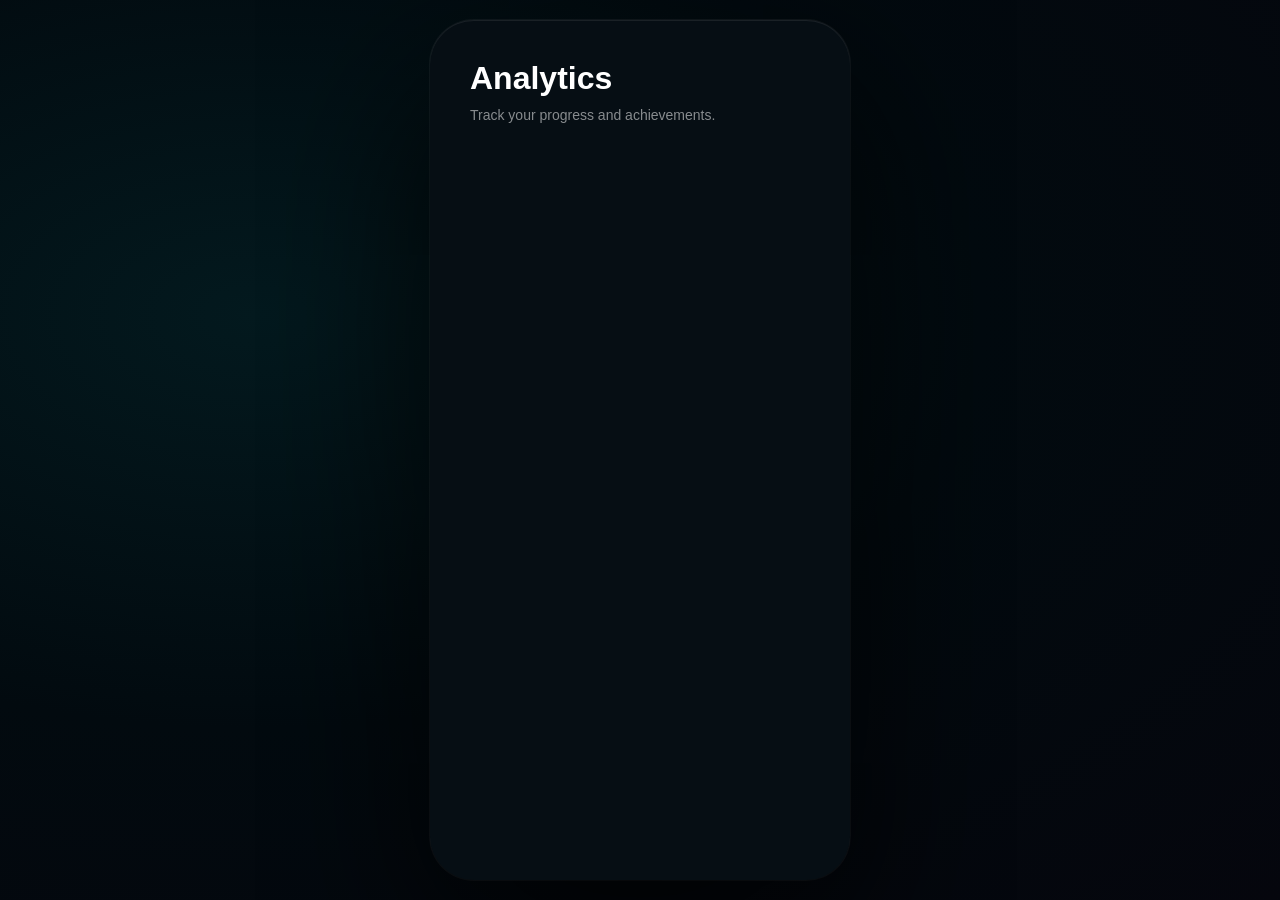
==== analytics.html @ e999aad5 "Create analytics.html" ====
<!DOCTYPE html>
<html lang="en">
<head>
  <meta charset="UTF-8">
  <meta name="viewport" content="width=device-width, initial-scale=1.0">
  <title>EduMate Analytics</title>
  <link rel="stylesheet" href="style.css">
</head>
<body>

<div id="app-wrap">
<div id="app">
<div class="screen active">

<div style="padding:40px">

<h1 class="title">Analytics</h1>

<p class="sub" style="margin-top:10px">
Track your progress and achievements.
</p>

</div>

</div>
</div>
</div>

</body>
</html>
---- style.css ----
*{
  margin:0;
  padding:0;
  box-sizing:border-box;
  -webkit-tap-highlight-color:transparent;
}

body{
  font-family:'DM Sans',sans-serif;
  background:radial-gradient(ellipse at 20% 35%,#03191e 0%,#020a0f 50%,#05060d 100%);
  min-height:100vh;
  display:flex;
  align-items:center;
  justify-content:center;
  padding:20px;
}

#app-wrap{
  display:flex;
  flex-direction:column;
  align-items:center;
}

#app{
  width:420px;
  height:860px;
  position:relative;
  overflow:hidden;
  border-radius:44px;
  background:#060E14;
  box-shadow:0 60px 180px rgba(0,0,0,0.9),0 0 0 1px rgba(255,255,255,0.06),inset 0 1px 0 rgba(255,255,255,0.08);
}

#blobs{
  position:absolute;
  inset:0;
  overflow:hidden;
}

.blob,
.auth-blob{
  position:absolute;
  border-radius:50%;
  filter:blur(80px);
}

.screen{
  position:absolute;
  inset:0;
  display:flex;
  flex-direction:column;
}

.auth-container{
  flex:1;
  display:flex;
  flex-direction:column;
  justify-content:center;
  padding:32px 28px;
  position:relative;
  z-index:2;
}

.logo-wrap{
  text-align:center;
  margin-bottom:36px;
}

.logo-box{
  display:inline-flex;
  align-items:center;
  justify-content:center;
  width:64px;
  height:64px;
  background:linear-gradient(135deg,#0369A1,#0EA5E9);
  border-radius:20px;
  margin-bottom:14px;
  box-shadow:0 8px 32px rgba(14,165,233,.45);
}

.title{
  font-family:'Sora',sans-serif;
  font-weight:800;
  color:white;
}

.title.big{
  font-size:30px;
}

.title span{
  color:#0EA5E9;
}

.sub{
  color:rgba(255,255,255,.52);
  font-size:14px;
}

.tabs{
  display:flex;
  margin-bottom:26px;
  border-bottom:1px solid rgba(255,255,255,.09);
}

.tab-btn{
  flex:1;
  padding:11px;
  background:none;
  border:none;
  color:rgba(255,255,255,.4);
  font-family:'Sora',sans-serif;
  font-size:15px;
  font-weight:600;
  cursor:pointer;
  border-bottom:2px solid transparent;
}

.tab-btn.on{
  color:white;
  border-bottom-color:#0EA5E9;
}

.input-wrap{
  margin-bottom:14px;
}

.inp{
  width:100%;
  padding:14px 16px;
  background:rgba(255,255,255,0.07);
  border:1px solid rgba(255,255,255,0.12);
  border-radius:14px;
  color:white;
  font-size:15px;
  outline:none;
}

.inp::placeholder{
  color:rgba(255,255,255,.32);
}

.inp:focus{
  border-color:rgba(14,165,233,.65);
}

.btn{
  width:100%;
  padding:15px;
  background:linear-gradient(135deg,#0369A1,#0EA5E9);
  border:none;
  border-radius:14px;
  color:white;
  font-family:'Sora',sans-serif;
  font-size:16px;
  font-weight:600;
  cursor:pointer;
  box-shadow:0 8px 32px rgba(14,165,233,.32);
}

.btn-ghost{
  width:100%;
  padding:13px;
  background:rgba(255,255,255,.07);
  border:1px solid rgba(255,255,255,.13);
  border-radius:12px;
  color:white;
  font-size:14px;
  cursor:pointer;
}

.or-divider{
  text-align:center;
  margin:20px 0;
  color:rgba(255,255,255,.28);
  font-size:13px;
}

.status{
  margin-top:15px;
  text-align:center;
  font-size:13px;
  color:#0EA5E9;
}

@media(max-width:480px){
  #app{
    width:100%;
    height:100vh;
    border-radius:0;
  }

  body{
    padding:0;
  }
}
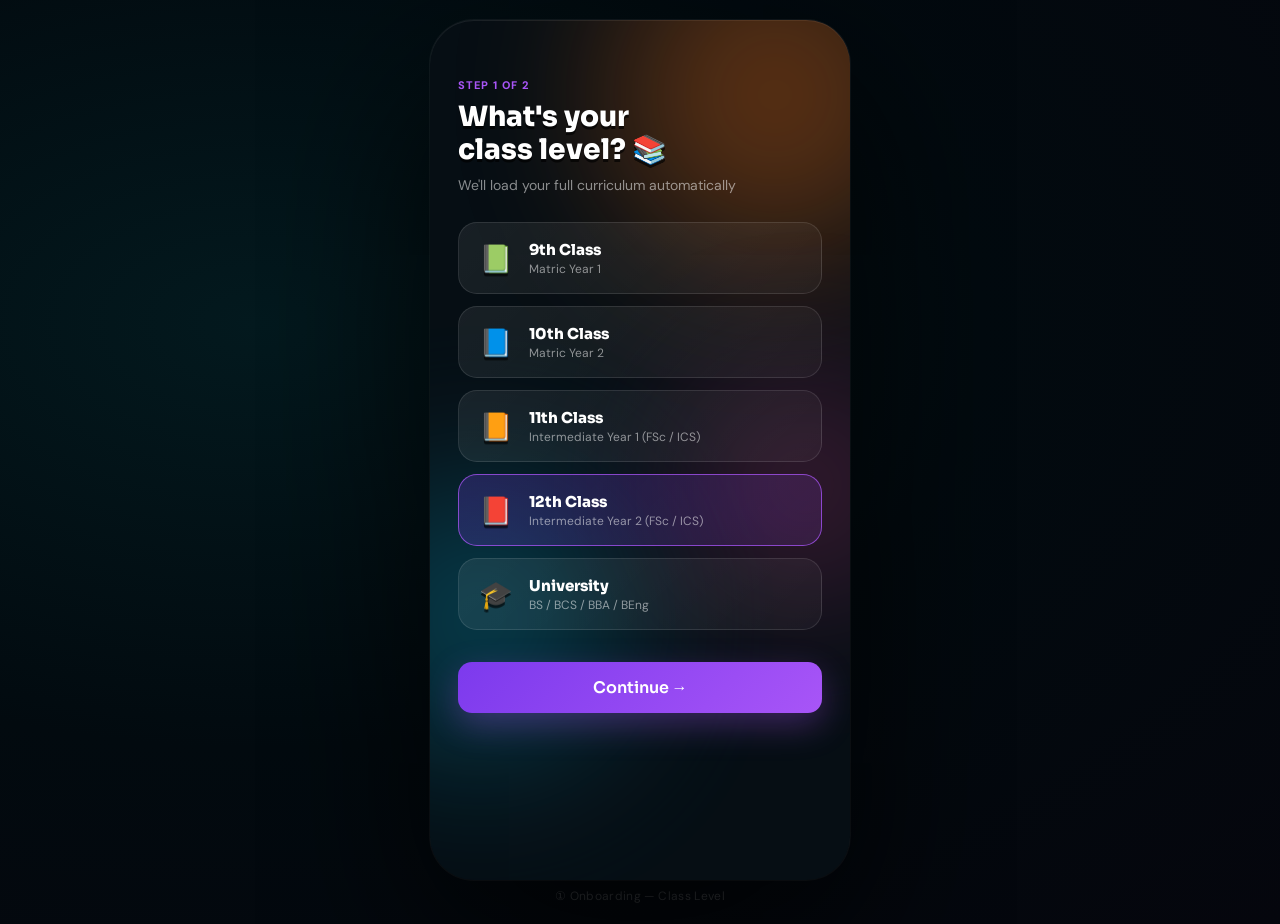
==== commit 62960b95: "Revamp post-auth learning experience" ====
--- a/analytics.html
+++ b/analytics.html
@@ -4,27 +4,9 @@
   <meta charset="UTF-8">
   <meta name="viewport" content="width=device-width, initial-scale=1.0">
   <title>EduMate Analytics</title>
-  <link rel="stylesheet" href="style.css">
+  <meta http-equiv="refresh" content="0; url=dashboard.html">
 </head>
 <body>
-
-<div id="app-wrap">
-<div id="app">
-<div class="screen active">
-
-<div style="padding:40px">
-
-<h1 class="title">Analytics</h1>
-
-<p class="sub" style="margin-top:10px">
-Track your progress and achievements.
-</p>
-
-</div>
-
-</div>
-</div>
-</div>
-
+  <script>window.location.replace('dashboard.html');</script>
 </body>
 </html>
